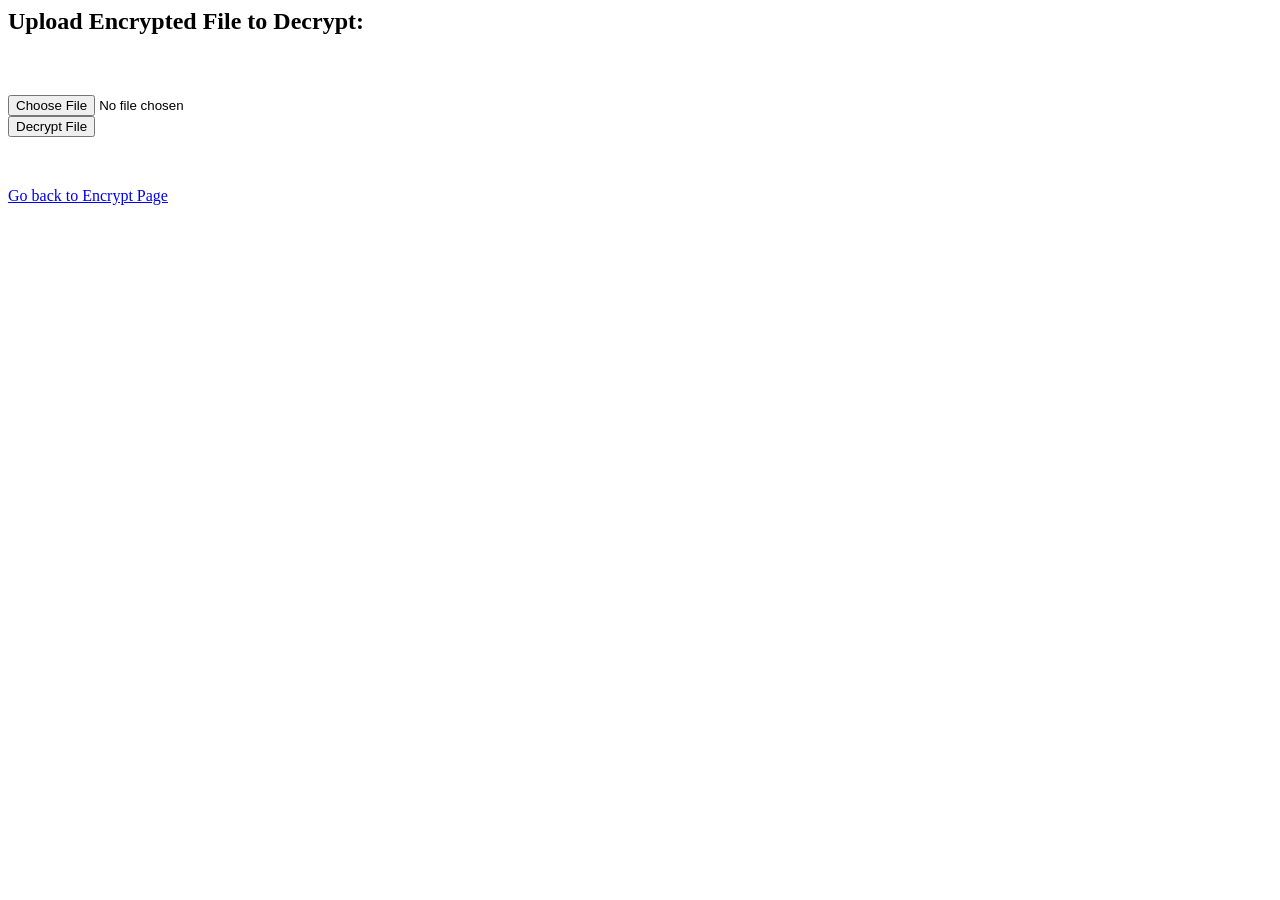
==== templates/decrypt.html @ 816298ad "Create decrypt.html" ====
<html>
<head>
    <title>File Decryption Tool</title>
    <link rel="stylesheet" href="/static/style.css">
</head>
<body>

<h2><p class="title">Upload Encrypted File to Decrypt:</p></h2>

<br><br>
<form action="/decrypt" method="post" enctype="multipart/form-data">
    <div class="file-container1">
    <input type="file" name="file" required>
    </div>
    <button type="submit">Decrypt File</button>
</form>

<br>
<p class="desc1"><a href="/" class="link1">Go back to Encrypt Page</a></p>

</body>
</html>
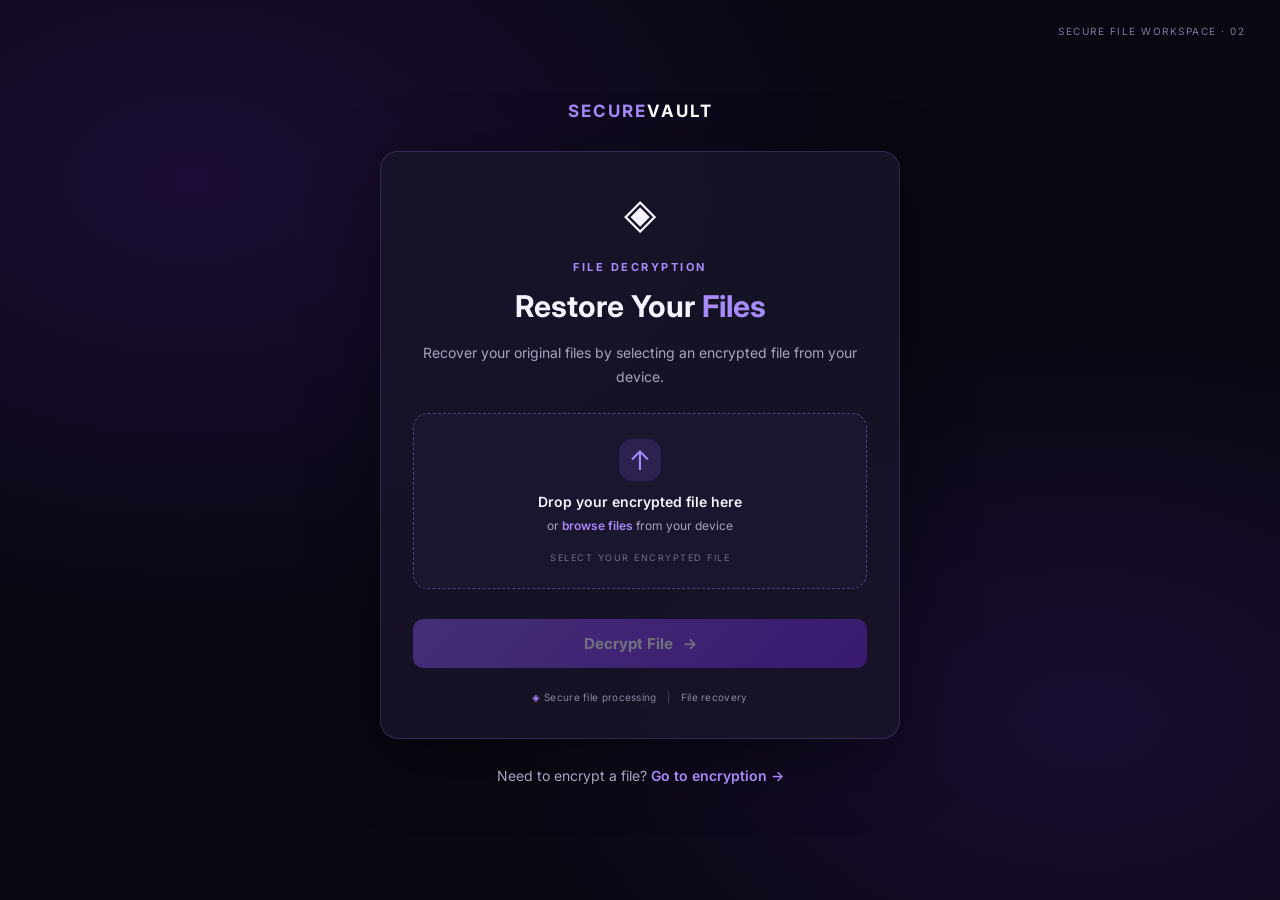
==== commit 0d4d9703: "Add files via upload" ====
--- a/templates/decrypt.html
+++ b/templates/decrypt.html
@@ -1,22 +1,100 @@
-<html>
+
+<!DOCTYPE html>
+<html lang="en">
 <head>
-    <title>File Decryption Tool</title>
+    <meta charset="UTF-8">
+    <meta name="viewport" content="width=device-width, initial-scale=1.0">
+    <title>SecureVault | Decryption</title>
     <link rel="stylesheet" href="/static/style.css">
 </head>
 <body>
 
-<h2><p class="title">Upload Encrypted File to Decrypt:</p></h2>
+<div class="page-wrapper">
 
-<br><br>
-<form action="/decrypt" method="post" enctype="multipart/form-data">
-    <div class="file-container1">
-    <input type="file" name="file" required>
+    <div class="brand">SECURE<span>VAULT</span></div>
+
+    <div class="card">
+
+        <div class="icon">◈</div>
+
+        <div class="eyebrow">FILE DECRYPTION</div>
+
+        <h1 class="title">
+            Restore Your <span class="highlight">Files</span>
+        </h1>
+
+        <p class="desc">
+            Recover your original files by selecting an encrypted file
+            from your device.
+        </p>
+
+        <form action="/decrypt" method="post"
+              enctype="multipart/form-data" id="fileForm">
+
+            <label for="fileInput" class="upload-zone" id="uploadZone">
+
+                <div class="upload-icon">↑</div>
+
+                <div class="upload-heading">
+                    Drop your encrypted file here
+                </div>
+
+                <div class="upload-subtext">
+                    or <span>browse files</span> from your device
+                </div>
+
+                <div class="upload-format">
+                    SELECT YOUR ENCRYPTED FILE
+                </div>
+
+                <input type="file" name="file" id="fileInput" required>
+
+            </label>
+
+            <div class="file-preview" id="filePreview">
+
+                <div class="file-icon" id="fileIcon">🔒</div>
+
+                <div class="file-details">
+                    <div class="file-name" id="fileName"></div>
+                    <div class="file-meta" id="fileMeta"></div>
+                    <div class="file-status">
+                        <span class="status-dot"></span>
+                        File ready for decryption
+                    </div>
+                </div>
+
+                <button type="button" class="remove-file"
+                        id="removeFile" aria-label="Remove selected file">
+                    ×
+                </button>
+
+            </div>
+
+            <button type="submit" id="submitButton" disabled>
+                Decrypt File <span>→</span>
+            </button>
+
+        </form>
+
+        <div class="encryption-info">
+            <span>◈</span> Secure file processing
+            <span class="info-divider">|</span>
+            <span> File recovery</span>
+        </div>
+
     </div>
-    <button type="submit">Decrypt File</button>
-</form>
 
-<br>
-<p class="desc1"><a href="/" class="link1">Go back to Encrypt Page</a></p>
+    <div class="navigation">
+        Need to encrypt a file?
+        <a href="/" class="link">Go to encryption →</a>
+    </div>
+
+    <div class="security-note">SECURE FILE WORKSPACE · 02</div>
+
+</div>
+
+<script src="/static/file-preview.js"></script>
 
 </body>
 </html>
--- a/static/style.css
+++ b/static/style.css
@@ -0,0 +1,461 @@
+
+@import url('https://fonts.googleapis.com/css2?family=Inter:wght@400;500;600;700;800&display=swap');
+
+:root {
+    --bg: #090711;
+    --card: rgba(25, 20, 42, 0.85);
+    --purple: #a78bfa;
+    --purple-bright: #8b5cf6;
+    --text: #f5f3ff;
+    --muted: #aaa3bd;
+    --border: rgba(167, 139, 250, 0.2);
+}
+
+* {
+    margin: 0;
+    padding: 0;
+    box-sizing: border-box;
+}
+
+body {
+    font-family: 'Inter', sans-serif;
+    min-height: 100vh;
+    display: flex;
+    align-items: center;
+    justify-content: center;
+    padding: 25px;
+    color: var(--text);
+    background:
+        radial-gradient(ellipse at 15% 20%, rgba(91, 33, 182, 0.22), transparent 45%),
+        radial-gradient(ellipse at 85% 80%, rgba(109, 40, 217, 0.17), transparent 40%),
+        var(--bg);
+}
+
+/* Main layout */
+
+.page-wrapper {
+    width: 100%;
+    max-width: 850px;
+    text-align: center;
+}
+
+/* Brand */
+
+.brand {
+    font-size: 17px;
+    font-weight: 700;
+    letter-spacing: 2px;
+    margin-bottom: 65px;
+    color: var(--purple);
+}
+
+.brand span {
+    color: white;
+}
+
+/* Main card */
+
+.card {
+    max-width: 520px;
+    width: 100%;
+    margin: auto;
+    padding: 35px 32px;
+    background: var(--card);
+    border: 1px solid var(--border);
+    border-radius: 18px;
+    box-shadow: 0 20px 70px rgba(0, 0, 0, 0.4);
+    backdrop-filter: blur(18px);
+}
+
+.card:hover {
+    border-color: rgba(167, 139, 250, 0.45);
+}
+
+/* Headings */
+
+.icon {
+    font-size: 42px;
+    margin-bottom: 22px;
+}
+
+.title {
+    font-size: 30px;
+    font-weight: 700;
+    line-height: 1.3;
+    margin-bottom: 15px;
+}
+
+.highlight {
+    color: var(--purple);
+}
+
+.desc {
+    font-size: 14px;
+    color: var(--muted);
+    line-height: 1.7;
+    margin-bottom: 25px;
+}
+
+/* Upload area */
+
+.file-container,
+.file-container1 {
+    margin-bottom: 25px;
+}
+
+input[type="file"] {
+    width: 100%;
+    padding: 16px;
+    border: 1px dashed rgba(167, 139, 250, 0.5);
+    border-radius: 12px;
+    background: rgba(139, 92, 246, 0.07);
+    color: var(--muted);
+    font-family: inherit;
+    font-size: 13px;
+    cursor: pointer;
+}
+
+input[type="file"]:hover {
+    border-color: var(--purple);
+    background: rgba(139, 92, 246, 0.13);
+}
+
+input[type="file"]::file-selector-button {
+    padding: 10px 15px;
+    margin-right: 12px;
+    border: none;
+    border-radius: 8px;
+    background: #30234d;
+    color: white;
+    font-family: inherit;
+    font-weight: 600;
+    cursor: pointer;
+    transition: background 0.2s ease;
+}
+
+input[type="file"]::file-selector-button:hover {
+    background: var(--purple-bright);
+}
+
+/* Buttons */
+
+button {
+    width: 100%;
+    padding: 15px;
+    border: none;
+    border-radius: 10px;
+    background: linear-gradient(135deg, #8b5cf6, #6d28d9);
+    color: white;
+    font-size: 15px;
+    font-family: inherit;
+    font-weight: 700;
+    cursor: pointer;
+    box-shadow: 0 6px 25px rgba(139, 92, 246, 0.2);
+    transition: all 0.25s ease;
+}
+
+button:hover {
+    transform: translateY(-3px);
+    box-shadow: 0 10px 30px rgba(139, 92, 246, 0.4);
+}
+
+button:active {
+    transform: translateY(0);
+}
+
+/* Navigation */
+
+.navigation {
+    margin-top: 8px;
+    font-size: 14px;
+    color: var(--muted);
+    position: relative;
+    top: -15px;
+}
+
+.link,
+.link1 {
+    color: var(--purple);
+    text-decoration: none;
+    font-weight: 600;
+    transition: color 0.2s ease;
+}
+
+.link:hover,
+.link1:hover {
+    color: white;
+    text-decoration: underline;
+}
+
+/* Security footer */
+
+.security-note {
+    position: fixed;
+    top: 25px;
+    right: 35px;
+    margin: 0;
+    font-size: 10px;
+    letter-spacing: 1.5px;
+    color: #827994;
+}
+
+/* Mobile responsiveness */
+
+@media (max-width: 600px) {
+    body {
+        padding: 18px;
+    }
+
+    .brand {
+        margin-bottom: 40px;
+    }
+
+    .card {
+        padding: 38px 22px;
+    }
+
+    .title {
+        font-size: 24px;
+    }
+
+    .security-note {
+        top: 15px;
+        right: 15px;
+        font-size: 8px;
+    }
+
+    input[type="file"] {
+        font-size: 11px;
+    }
+}
+
+
+/* Professional upload interface */
+
+.eyebrow {
+    color: var(--purple);
+    font-size: 11px;
+    font-weight: 700;
+    letter-spacing: 2.5px;
+    margin-bottom: 13px;
+}
+
+.upload-zone {
+    display: flex;
+    flex-direction: column;
+    align-items: center;
+    justify-content: center;
+    padding: 25px 15px;
+    margin-bottom: 30px;
+    border: 1.5px dashed rgba(167, 139, 250, 0.4);
+    border-radius: 15px;
+    background: rgba(139, 92, 246, 0.045);
+    cursor: pointer;
+    transition: all 0.25s ease;
+}
+
+.upload-zone:hover,
+.upload-zone.drag-over {
+    border-color: var(--purple);
+    background: rgba(139, 92, 246, 0.12);
+    transform: translateY(-2px);
+}
+
+.upload-icon {
+    width: 42px;
+    height: 42px;
+    display: grid;
+    place-items: center;
+    border-radius: 14px;
+    background: rgba(139, 92, 246, 0.16);
+    color: var(--purple);
+    font-size: 27px;
+    margin-bottom: 12px;
+}
+
+.upload-heading {
+    font-size: 14px;
+    font-weight: 600;
+    margin-bottom: 8px;
+}
+
+.upload-subtext {
+    font-size: 12px;
+    color: var(--muted);
+}
+
+.upload-subtext span {
+    color: var(--purple);
+    font-weight: 600;
+}
+
+.upload-format {
+    margin-top: 19px;
+    font-size: 9px;
+    letter-spacing: 1.5px;
+    color: #777087;
+}
+
+/* Hide the original browser file input */
+
+.upload-zone input[type="file"] {
+    display: none;
+}
+
+/* Selected file preview */
+
+.file-preview {
+    display: none;
+    align-items: center;
+    gap: 14px;
+    text-align: left;
+    padding: 16px;
+    margin-top: 0px;
+    margin-bottom: 25px;
+    border: 1px solid var(--border);
+    border-radius: 13px;
+    background: rgba(139, 92, 246, 0.09);
+    animation: appear 0.25s ease;
+}
+
+.file-preview.active {
+    display: flex;
+}
+
+.file-icon {
+    width: 48px;
+    height: 48px;
+    flex-shrink: 0;
+    display: grid;
+    place-items: center;
+    border-radius: 11px;
+    background: rgba(167, 139, 250, 0.13);
+    font-size: 23px;
+}
+
+.file-details {
+    flex: 1;
+    min-width: 0;
+}
+
+.file-name {
+    font-size: 13px;
+    font-weight: 600;
+    color: var(--text);
+    overflow: hidden;
+    white-space: nowrap;
+    text-overflow: ellipsis;
+    margin-bottom: 6px;
+}
+
+.file-meta {
+    color: var(--muted);
+    font-size: 11px;
+    margin-bottom: 8px;
+}
+
+.file-status {
+    display: flex;
+    align-items: center;
+    gap: 6px;
+    color: #a78bfa;
+    font-size: 10px;
+}
+
+.status-dot {
+    width: 7px;
+    height: 7px;
+    background: #a78bfa;
+    border-radius: 50%;
+    box-shadow: 0 0 8px rgba(167, 139, 250, 0.7);
+}
+
+.remove-file {
+    width: 29px;
+    height: 29px;
+    flex-shrink: 0;
+    padding: 0;
+    background: rgba(255, 255, 255, 0.06);
+    color: #b9afca;
+    font-size: 20px;
+    box-shadow: none;
+    border-radius: 7px;
+}
+
+.remove-file:hover {
+    background: rgba(239, 68, 68, 0.2);
+    color: #fca5a5;
+    transform: none;
+    box-shadow: none;
+}
+
+/* Submit button state */
+
+button:disabled {
+    opacity: 0.4;
+    cursor: not-allowed;
+    transform: none;
+    box-shadow: none;
+}
+
+button:disabled:hover {
+    transform: none;
+    box-shadow: none;
+}
+
+button span {
+    margin-left: 6px;
+}
+
+/* Small security information */
+
+.encryption-info {
+    margin-top: 23px;
+    color: #8e86a1;
+    font-size: 10px;
+    letter-spacing: 0.3px;
+}
+
+.encryption-info > span:first-child {
+    color: var(--purple);
+}
+
+.info-divider {
+    margin: 0 7px;
+    color: #514960;
+}
+
+@keyframes appear {
+    from {
+        opacity: 0;
+        transform: translateY(8px);
+    }
+    to {
+        opacity: 1;
+        transform: translateY(0);
+    }
+}
+
+@media (max-width: 600px) {
+    .upload-zone {
+        padding: 28px 10px;
+    }
+
+    .file-preview {
+        gap: 9px;
+        padding: 12px;
+    }
+
+    .file-icon {
+        width: 40px;
+        height: 40px;
+    }
+}
+
+.card {
+    transform: translateY(-35px);
+}
+
+#submitButton {
+    margin-top: 0;
+}
